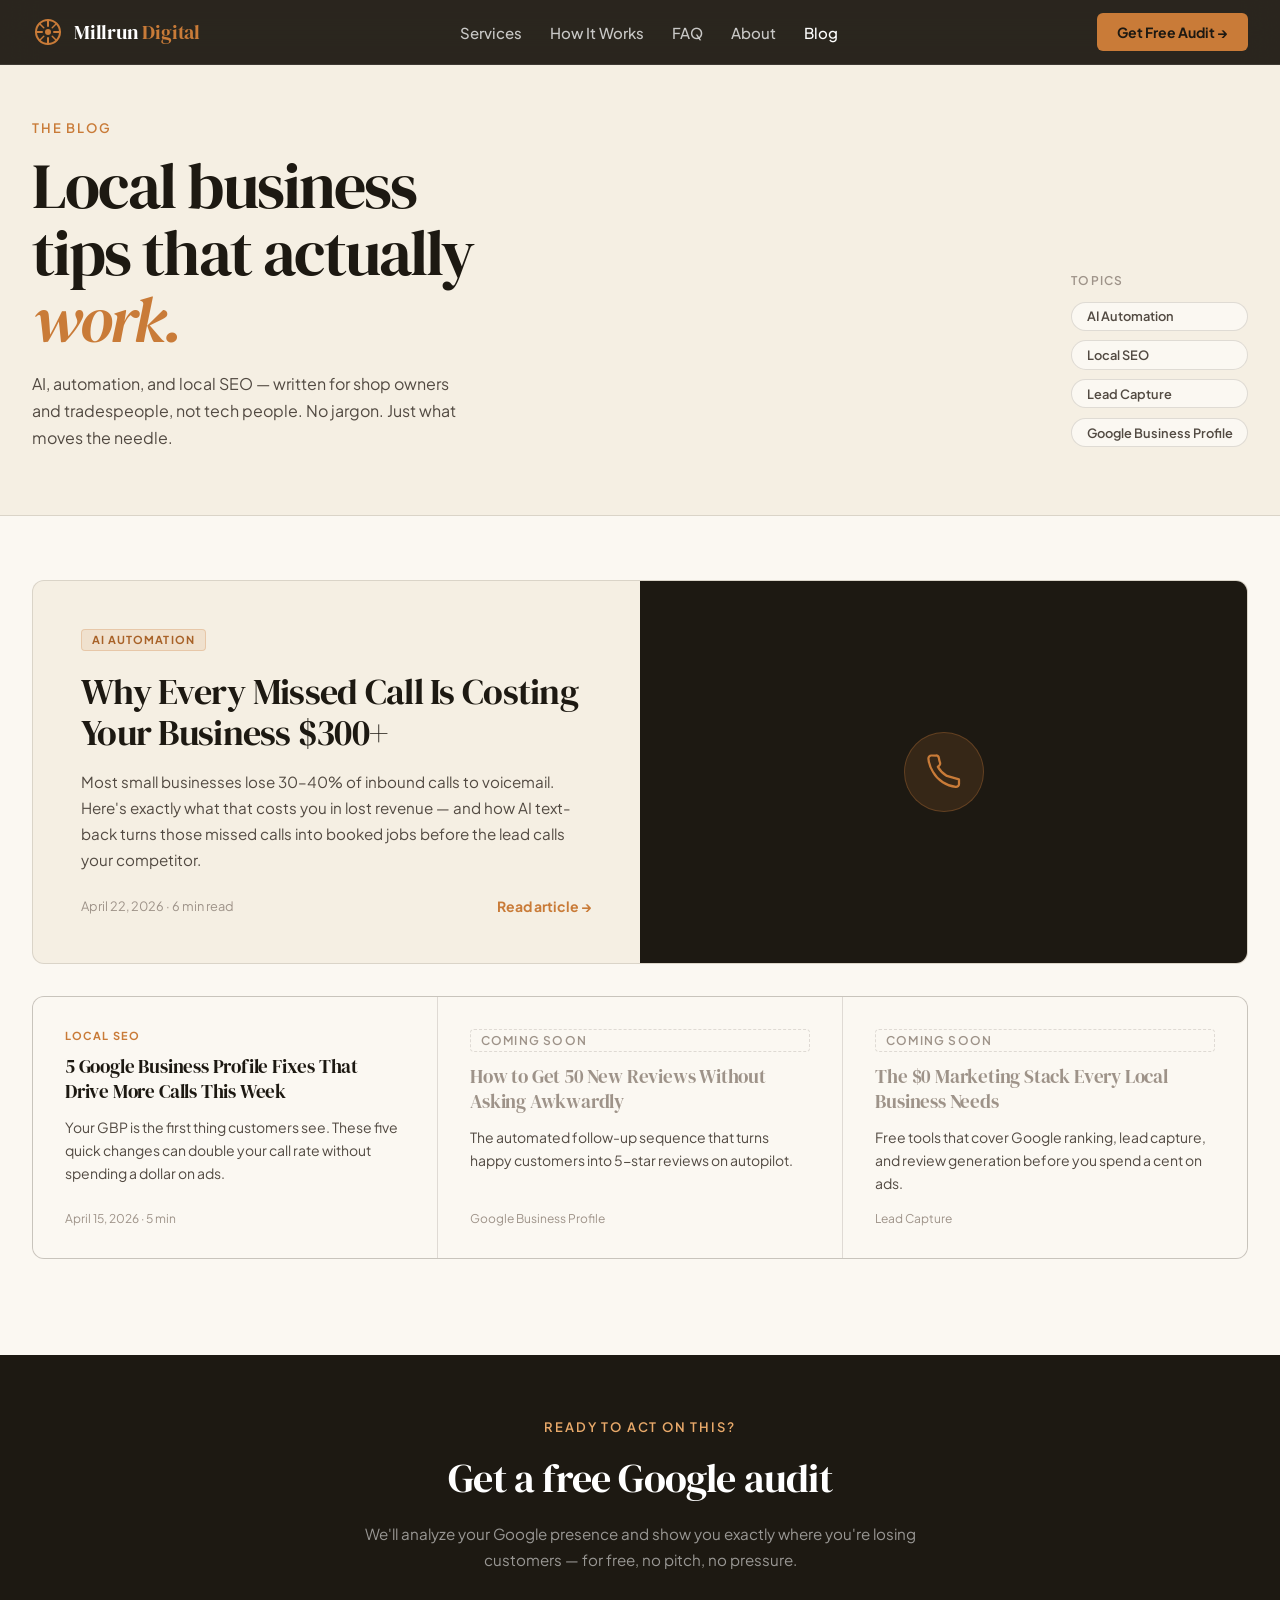
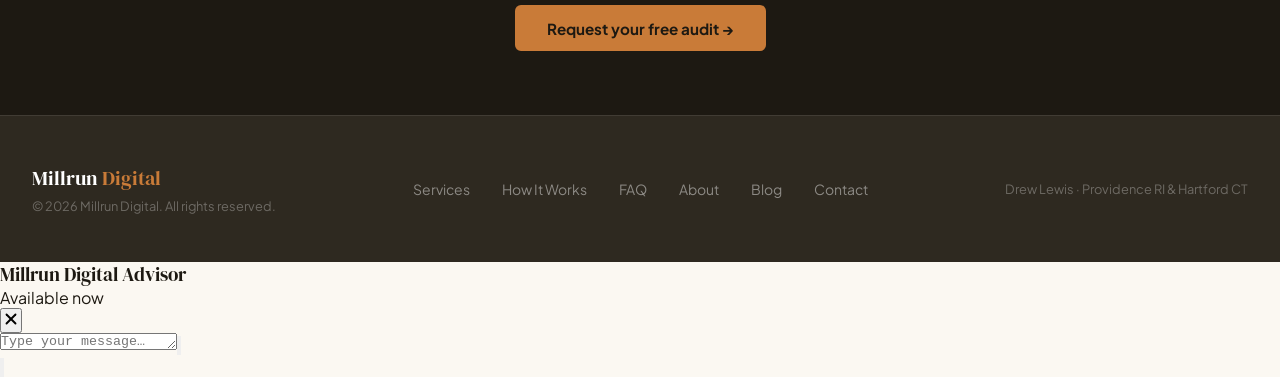
==== blog/index.html @ 48e9750f "Add blog section with listing page, post template, sitemap, and nav links - blog/index.html: branded" ====
<!DOCTYPE html>
<html lang="en" class="scroll-smooth">
<head>
  <meta charset="UTF-8" />
  <meta name="viewport" content="width=device-width, initial-scale=1.0" />

  <title>Blog | Millrun Digital — AI & Marketing Tips for Local Businesses</title>
  <meta name="description" content="Practical guides on AI automation, local SEO, and digital marketing for small business owners in Providence RI and Hartford CT. No fluff — just strategies that drive more calls and customers." />
  <meta name="robots" content="index, follow" />
  <link rel="canonical" href="https://millrundigital.com/blog/" />

  <meta property="og:type" content="website" />
  <meta property="og:site_name" content="Millrun Digital" />
  <meta property="og:url" content="https://millrundigital.com/blog/" />
  <meta property="og:title" content="Blog | Millrun Digital — AI & Marketing Tips for Local Businesses" />
  <meta property="og:description" content="Practical guides on AI automation, local SEO, and digital marketing for small business owners." />
  <meta property="og:image" content="https://millrundigital.com/og-image.png" />
  <meta property="og:image:width" content="1200" />
  <meta property="og:image:height" content="630" />
  <meta property="og:locale" content="en_US" />

  <meta name="twitter:card" content="summary_large_image" />
  <meta name="twitter:title" content="Blog | Millrun Digital" />
  <meta name="twitter:description" content="Practical guides on AI, automation, and local marketing — written for small business owners, not tech people." />
  <meta name="twitter:image" content="https://millrundigital.com/og-image.png" />

  <script type="application/ld+json">
  {
    "@context": "https://schema.org",
    "@type": "Blog",
    "name": "Millrun Digital Blog",
    "url": "https://millrundigital.com/blog/",
    "description": "Practical guides on AI automation, local SEO, and digital marketing for small business owners.",
    "publisher": {
      "@type": "Organization",
      "name": "Millrun Digital",
      "url": "https://millrundigital.com",
      "logo": {
        "@type": "ImageObject",
        "url": "https://millrundigital.com/millrun-digital-logo.png"
      }
    }
  }
  </script>

  <link rel="preconnect" href="https://fonts.googleapis.com" />
  <link rel="preconnect" href="https://fonts.gstatic.com" crossorigin />
  <link href="https://fonts.googleapis.com/css2?family=DM+Serif+Display:ital@0;1&family=Plus+Jakarta+Sans:wght@300;400;500;600;700;800&display=swap" rel="stylesheet" />

  <style>
    *, *::before, *::after { box-sizing: border-box; margin: 0; padding: 0; }

    :root {
      --cream:        #F5EFE3;
      --warm-white:   #FBF8F2;
      --charcoal:     #1D1912;
      --charcoal-mid: #2E2920;
      --charcoal-soft:#3D3629;
      --amber:        #C97B38;
      --amber-dark:   #A86228;
      --amber-light:  #E8A96A;
      --stone:        #524A42;
      --stone-light:  #9E9389;
      --border:       rgba(125,114,104,0.22);
      --border-dark:  rgba(255,255,255,0.09);
    }

    html { font-family: 'Plus Jakarta Sans', sans-serif; }
    body { background: var(--warm-white); color: var(--charcoal); -webkit-font-smoothing: antialiased; }
    h1,h2,h3,h4 { font-family: 'DM Serif Display', serif; font-weight: 400; }

    /* ─── HEADER ─── */
    #site-header {
      position: fixed; top: 0; left: 0; right: 0; z-index: 50;
      background: rgba(29,25,18,0.94);
      backdrop-filter: blur(16px);
      border-bottom: 1px solid var(--border-dark);
    }
    .header-inner {
      max-width: 1280px; margin: 0 auto;
      padding: 0 2rem;
      height: 64px;
      display: flex; align-items: center; justify-content: space-between;
    }
    .logo { display:flex; align-items:center; gap:10px; text-decoration:none; }
    .logo-mark { width:32px; height:32px; display:flex; align-items:center; justify-content:center; }
    .logo-text { font-family:'DM Serif Display',serif; font-size:1.25rem; color:#fff; letter-spacing:-0.01em; }
    .logo-text span { color: var(--amber); }

    nav.desktop { display:flex; align-items:center; gap:1.75rem; }
    nav.desktop a { font-size:15px; color:rgba(255,255,255,0.75); text-decoration:none; font-weight:500; transition:color 0.15s; }
    nav.desktop a:hover { color:#fff; }
    nav.desktop a.active { color:#fff; }

    .btn-primary {
      display:inline-flex; align-items:center; gap:6px;
      background: var(--amber); color: var(--charcoal);
      font-family:'Plus Jakarta Sans',sans-serif; font-weight:700; font-size:0.875rem;
      padding:0.6rem 1.25rem; border-radius:6px;
      text-decoration:none; border:none; cursor:pointer;
      transition: background 0.15s, transform 0.1s;
    }
    .btn-primary:hover { background: var(--amber-dark); transform: translateY(-1px); }

    .hamburger { display:none; flex-direction:column; gap:5px; background:none; border:none; cursor:pointer; padding:4px; }
    .hamburger span { display:block; width:22px; height:2px; background:#fff; border-radius:2px; transition: transform 0.3s, opacity 0.3s; }
    .hamburger.open span:nth-child(1) { transform: translateY(7px) rotate(45deg); }
    .hamburger.open span:nth-child(2) { opacity:0; }
    .hamburger.open span:nth-child(3) { transform: translateY(-7px) rotate(-45deg); }
    .mobile-nav { max-height:0; overflow:hidden; transition:max-height 0.35s ease; background:var(--charcoal-mid); }
    .mobile-nav.open { max-height:400px; }
    .mobile-nav a { display:block; padding:0.75rem 2rem; font-size:0.9rem; color:rgba(255,255,255,0.75); text-decoration:none; border-bottom:1px solid rgba(255,255,255,0.05); }
    .mobile-nav a:hover { color:#fff; }
    .mobile-nav .mobile-cta { display:block; margin:1rem 2rem; }

    @media(max-width:768px){ nav.desktop,.header-cta { display:none!important; } .hamburger{ display:flex; } }

    /* ─── REVEAL ─── */
    .reveal { opacity:0; transform:translateY(24px); transition:opacity 0.65s ease, transform 0.65s ease; }
    .reveal.visible { opacity:1; transform:translateY(0); }
    .reveal-delay-1 { transition-delay:0.1s; }
    .reveal-delay-2 { transition-delay:0.2s; }
    .reveal-delay-3 { transition-delay:0.3s; }

    /* ─── SECTION UTILITIES ─── */
    .section-label {
      font-family:'Plus Jakarta Sans',sans-serif; font-weight:600;
      font-size:13px; letter-spacing:0.14em; text-transform:uppercase;
      color: var(--amber); margin-bottom:1rem; display:block;
    }

    /* ─── BLOG HERO ─── */
    .blog-hero {
      background: var(--cream);
      padding: 120px 2rem 4rem;
      border-bottom: 1px solid var(--border);
    }
    .blog-hero-inner {
      max-width: 1280px;
      margin: 0 auto;
      display: flex;
      align-items: flex-end;
      justify-content: space-between;
      gap: 2rem;
      flex-wrap: wrap;
    }
    .blog-hero h1 {
      font-size: clamp(2.5rem, 5vw, 4rem);
      letter-spacing: -0.03em;
      line-height: 1.05;
      color: var(--charcoal);
    }
    .blog-hero h1 em { font-style: italic; color: var(--amber); }
    .blog-hero-desc {
      margin-top: 1rem;
      font-size: 1rem;
      color: var(--stone);
      line-height: 1.7;
      max-width: 440px;
    }
    .blog-hero-right {
      display: flex;
      flex-direction: column;
      gap: 0.6rem;
      padding-bottom: 0.25rem;
    }
    .blog-category-pill {
      display: inline-flex;
      align-items: center;
      gap: 0.5rem;
      font-size: 0.8rem;
      font-weight: 600;
      color: var(--stone);
      background: var(--warm-white);
      border: 1px solid var(--border);
      border-radius: 999px;
      padding: 0.35rem 0.9rem;
      cursor: pointer;
      text-decoration: none;
      transition: border-color 0.15s, color 0.15s;
    }
    .blog-category-pill:hover,
    .blog-category-pill.active { border-color: var(--amber); color: var(--amber); }

    /* ─── BLOG GRID SECTION ─── */
    .blog-section {
      padding: 4rem 2rem 6rem;
      background: var(--warm-white);
    }
    .blog-container { max-width: 1280px; margin: 0 auto; }

    /* Featured post */
    .post-featured {
      display: grid;
      grid-template-columns: 1fr 1fr;
      gap: 0;
      background: var(--cream);
      border: 1px solid var(--border);
      border-radius: 12px;
      overflow: hidden;
      text-decoration: none;
      color: var(--charcoal);
      margin-bottom: 2rem;
      transition: border-color 0.2s, box-shadow 0.2s;
    }
    .post-featured:hover {
      border-color: var(--amber);
      box-shadow: 0 8px 32px rgba(201,123,56,0.1);
    }
    .post-featured-content {
      padding: 3rem;
      display: flex;
      flex-direction: column;
      justify-content: space-between;
      gap: 1.5rem;
    }
    .post-featured-label {
      display: flex;
      align-items: center;
      gap: 0.75rem;
    }
    .post-featured-badge {
      font-size: 11px;
      font-weight: 700;
      text-transform: uppercase;
      letter-spacing: 0.1em;
      color: var(--amber-dark);
      background: rgba(201,123,56,0.12);
      border: 1px solid rgba(201,123,56,0.25);
      border-radius: 4px;
      padding: 0.2rem 0.6rem;
    }
    .post-featured h2 {
      font-size: clamp(1.5rem, 3vw, 2.25rem);
      letter-spacing: -0.02em;
      line-height: 1.15;
    }
    .post-featured-excerpt {
      color: var(--stone);
      font-size: 0.95rem;
      line-height: 1.7;
    }
    .post-featured-meta {
      display: flex;
      align-items: center;
      justify-content: space-between;
    }
    .post-meta-text {
      font-size: 0.8rem;
      color: var(--stone-light);
    }
    .post-read-link {
      font-size: 0.875rem;
      font-weight: 700;
      color: var(--amber);
      display: flex;
      align-items: center;
      gap: 0.4rem;
      transition: gap 0.15s;
    }
    .post-featured:hover .post-read-link { gap: 0.65rem; }
    .post-featured-visual {
      background: var(--charcoal);
      display: flex;
      align-items: center;
      justify-content: center;
      padding: 2rem;
      min-height: 280px;
    }
    .post-visual-icon {
      width: 80px;
      height: 80px;
      border-radius: 50%;
      background: rgba(201,123,56,0.15);
      border: 1px solid rgba(201,123,56,0.3);
      display: flex;
      align-items: center;
      justify-content: center;
      color: var(--amber);
    }

    /* Regular post grid */
    .post-grid {
      display: grid;
      grid-template-columns: repeat(3, 1fr);
      gap: 1.5px;
      background: var(--border);
      border: 1px solid var(--border);
      border-radius: 12px;
      overflow: hidden;
    }
    .post-card {
      background: var(--warm-white);
      padding: 2rem;
      text-decoration: none;
      color: var(--charcoal);
      display: flex;
      flex-direction: column;
      gap: 0.75rem;
      transition: background 0.2s;
      position: relative;
    }
    .post-card:hover { background: #fff; }
    .post-card::after {
      content: '';
      position: absolute;
      bottom: 0; left: 2rem; right: 2rem;
      height: 2px;
      background: var(--amber);
      transform: scaleX(0);
      transform-origin: left;
      transition: transform 0.25s ease;
    }
    .post-card:hover::after { transform: scaleX(1); }
    .post-tag {
      font-size: 11px;
      font-weight: 700;
      text-transform: uppercase;
      letter-spacing: 0.1em;
      color: var(--amber);
    }
    .post-title {
      font-family: 'DM Serif Display', serif;
      font-size: 1.2rem;
      line-height: 1.3;
      letter-spacing: -0.01em;
    }
    .post-excerpt {
      font-size: 0.875rem;
      color: var(--stone);
      line-height: 1.65;
      flex: 1;
    }
    .post-footer {
      display: flex;
      align-items: center;
      justify-content: space-between;
      margin-top: 0.25rem;
    }
    .post-date { font-size: 0.75rem; color: var(--stone-light); }
    .post-arrow { font-size: 0.8rem; color: var(--amber); font-weight: 700; opacity: 0; transition: opacity 0.15s; }
    .post-card:hover .post-arrow { opacity: 1; }

    /* Empty state card */
    .post-card--coming {
      background: var(--warm-white);
      border: none;
      opacity: 0.45;
      cursor: default;
      pointer-events: none;
    }
    .post-card--coming::after { display: none; }
    .coming-label {
      font-size: 0.75rem;
      font-weight: 600;
      text-transform: uppercase;
      letter-spacing: 0.1em;
      color: var(--stone-light);
      border: 1px dashed var(--border);
      border-radius: 4px;
      padding: 0.2rem 0.6rem;
      display: inline-block;
    }

    @media(max-width:900px){
      .post-grid { grid-template-columns: 1fr 1fr; }
      .post-featured { grid-template-columns: 1fr; }
      .post-featured-visual { display: none; }
    }
    @media(max-width:600px){
      .post-grid { grid-template-columns: 1fr; }
    }

    /* ─── CTA STRIP ─── */
    .blog-cta-strip {
      background: var(--charcoal);
      padding: 4rem 2rem;
      text-align: center;
    }
    .blog-cta-strip-inner { max-width: 600px; margin: 0 auto; }
    .blog-cta-strip h2 { color: #fff; font-size: clamp(1.75rem, 3.5vw, 2.5rem); letter-spacing: -0.02em; margin-bottom: 1rem; }
    .blog-cta-strip p { color: rgba(255,255,255,0.55); font-size: 0.95rem; line-height: 1.7; margin-bottom: 2rem; }
    .btn-amber { background: var(--amber); color: var(--charcoal); font-weight: 700; font-size: 0.95rem; padding: 0.85rem 2rem; border-radius: 6px; text-decoration: none; display: inline-flex; align-items: center; gap: 6px; transition: background 0.15s, transform 0.1s; }
    .btn-amber:hover { background: var(--amber-dark); transform: translateY(-1px); }

    /* ─── FOOTER ─── */
    footer { background: var(--charcoal-mid); border-top:1px solid var(--border-dark); padding:3rem 2rem; }
    .footer-inner { max-width:1280px; margin:0 auto; display:flex; justify-content:space-between; align-items:center; flex-wrap:wrap; gap:2rem; }
    .footer-logo { font-family:'DM Serif Display',serif; font-size:1.25rem; color:#fff; }
    .footer-logo span { color:var(--amber); }
    .footer-links { display:flex; gap:2rem; flex-wrap:wrap; }
    .footer-links a { font-size:0.875rem; color:rgba(255,255,255,0.45); text-decoration:none; transition:color 0.15s; }
    .footer-links a:hover { color:#fff; }
    .footer-copy { font-size:0.8rem; color:rgba(255,255,255,0.3); }

    /* ─── BACK TO TOP ─── */
    #back-to-top {
      position: fixed; bottom: 96px; right: 24px; z-index: 9998;
      width: 44px; height: 44px; border-radius: 50%;
      background: var(--charcoal); border: 1px solid rgba(201,123,56,0.4);
      color: var(--amber); cursor: pointer;
      display: flex; align-items: center; justify-content: center;
      opacity: 0; pointer-events: none;
      transition: opacity 0.3s ease, transform 0.2s ease, background 0.15s;
      box-shadow: 0 4px 16px rgba(0,0,0,0.25);
    }
    #back-to-top.visible { opacity: 1; pointer-events: auto; }
    #back-to-top:hover { background: var(--amber); color: var(--charcoal); transform: translateY(-2px); }
    @media(max-width:480px){ #back-to-top { bottom: 88px; right: 16px; } }
  </style>
</head>
<body>

<!-- ── HEADER ── -->
<header id="site-header">
  <div class="header-inner">
    <a href="/" class="logo">
      <div class="logo-mark">
        <svg width="28" height="28" viewBox="0 0 28 28" fill="none" xmlns="http://www.w3.org/2000/svg">
          <circle cx="14" cy="14" r="12" stroke="#C97B38" stroke-width="2"/>
          <circle cx="14" cy="14" r="3" fill="#C97B38"/>
          <line x1="14" y1="2" x2="14" y2="8" stroke="#C97B38" stroke-width="2" stroke-linecap="round"/>
          <line x1="14" y1="20" x2="14" y2="26" stroke="#C97B38" stroke-width="2" stroke-linecap="round"/>
          <line x1="2" y1="14" x2="8" y2="14" stroke="#C97B38" stroke-width="2" stroke-linecap="round"/>
          <line x1="20" y1="14" x2="26" y2="14" stroke="#C97B38" stroke-width="2" stroke-linecap="round"/>
          <line x1="5.5" y1="5.5" x2="9.75" y2="9.75" stroke="#C97B38" stroke-width="1.5" stroke-linecap="round"/>
          <line x1="18.25" y1="18.25" x2="22.5" y2="22.5" stroke="#C97B38" stroke-width="1.5" stroke-linecap="round"/>
          <line x1="22.5" y1="5.5" x2="18.25" y2="9.75" stroke="#C97B38" stroke-width="1.5" stroke-linecap="round"/>
          <line x1="9.75" y1="18.25" x2="5.5" y2="22.5" stroke="#C97B38" stroke-width="1.5" stroke-linecap="round"/>
        </svg>
      </div>
      <span class="logo-text">Millrun <span>Digital</span></span>
    </a>
    <nav class="desktop">
      <a href="/#services">Services</a>
      <a href="/#how-it-works">How It Works</a>
      <a href="/#faq">FAQ</a>
      <a href="/about.html">About</a>
      <a href="/blog/" class="active">Blog</a>
    </nav>
    <a href="/#contact" class="btn-primary header-cta">Get Free Audit →</a>
    <button class="hamburger" id="hamburger-btn" aria-label="Menu">
      <span></span><span></span><span></span>
    </button>
  </div>
  <div class="mobile-nav" id="mobile-nav">
    <a href="/#services">Services</a>
    <a href="/#how-it-works">How It Works</a>
    <a href="/#faq">FAQ</a>
    <a href="/about.html">About</a>
    <a href="/blog/">Blog</a>
    <div class="mobile-cta"><a href="/#contact" class="btn-primary" style="justify-content:center">Get Free Audit →</a></div>
  </div>
</header>

<!-- ── BLOG HERO ── -->
<section class="blog-hero">
  <div class="blog-hero-inner">
    <div class="reveal">
      <span class="section-label">The Blog</span>
      <h1>Local business<br>tips that actually<br><em>work.</em></h1>
      <p class="blog-hero-desc">AI, automation, and local SEO — written for shop owners and tradespeople, not tech people. No jargon. Just what moves the needle.</p>
    </div>
    <div class="blog-hero-right reveal reveal-delay-1">
      <span style="font-size:0.75rem; font-weight:600; text-transform:uppercase; letter-spacing:0.1em; color:var(--stone-light); margin-bottom:0.25rem;">Topics</span>
      <a href="/blog/#ai-automation" class="blog-category-pill">AI Automation</a>
      <a href="/blog/#local-seo" class="blog-category-pill">Local SEO</a>
      <a href="/blog/#lead-capture" class="blog-category-pill">Lead Capture</a>
      <a href="/blog/#google-business" class="blog-category-pill">Google Business Profile</a>
    </div>
  </div>
</section>

<!-- ── BLOG GRID ── -->
<section class="blog-section">
  <div class="blog-container">

    <!--
      HOW TO ADD A POST:
      1. Create /blog/your-post-slug/ folder, copy post-template.html → index.html
      2. Fill in all REPLACE placeholders
      3. Add a card here at the TOP (newest first)
      4. Update sitemap.xml with the new URL
      5. Push to GitHub → Netlify auto-deploys
    -->

    <!-- ── FEATURED POST — most recent ── -->
    <a class="post-featured reveal" id="ai-automation" href="/blog/missed-call-text-back/">
      <div class="post-featured-content">
        <div>
          <div class="post-featured-label">
            <span class="post-featured-badge">AI Automation</span>
          </div>
          <h2 style="margin-top:1.25rem;">Why Every Missed Call Is Costing Your Business $300+</h2>
          <p class="post-featured-excerpt" style="margin-top:1rem;">Most small businesses lose 30–40% of inbound calls to voicemail. Here's exactly what that costs you in lost revenue — and how AI text-back turns those missed calls into booked jobs before the lead calls your competitor.</p>
        </div>
        <div class="post-featured-meta">
          <span class="post-meta-text">April 22, 2026 &middot; 6 min read</span>
          <span class="post-read-link">Read article →</span>
        </div>
      </div>
      <div class="post-featured-visual">
        <div class="post-visual-icon">
          <svg width="36" height="36" viewBox="0 0 24 24" fill="none" stroke="currentColor" stroke-width="1.5" stroke-linecap="round" stroke-linejoin="round">
            <path d="M22 16.92v3a2 2 0 0 1-2.18 2 19.79 19.79 0 0 1-8.63-3.07A19.5 19.5 0 0 1 4.69 12 19.79 19.79 0 0 1 1.63 3.18 2 2 0 0 1 3.6 1h3a2 2 0 0 1 2 1.72c.127.96.361 1.903.7 2.81a2 2 0 0 1-.45 2.11L7.91 8.6a16 16 0 0 0 6 6z"/>
          </svg>
        </div>
      </div>
    </a>

    <!-- ── POST GRID ── -->
    <div class="post-grid" id="local-seo">

      <!-- Post 2 -->
      <a class="post-card reveal" href="/blog/google-business-profile-tips/" id="google-business">
        <span class="post-tag">Local SEO</span>
        <div class="post-title">5 Google Business Profile Fixes That Drive More Calls This Week</div>
        <div class="post-excerpt">Your GBP is the first thing customers see. These five quick changes can double your call rate without spending a dollar on ads.</div>
        <div class="post-footer">
          <span class="post-date">April 15, 2026 &middot; 5 min</span>
          <span class="post-arrow">→</span>
        </div>
      </a>

      <!-- Coming soon cards — replace as you publish -->
      <div class="post-card post-card--coming reveal reveal-delay-1">
        <span class="coming-label">Coming Soon</span>
        <div class="post-title" style="color:var(--stone-light);">How to Get 50 New Reviews Without Asking Awkwardly</div>
        <div class="post-excerpt">The automated follow-up sequence that turns happy customers into 5-star reviews on autopilot.</div>
        <div class="post-footer"><span class="post-date">Google Business Profile</span></div>
      </div>

      <div class="post-card post-card--coming reveal reveal-delay-2">
        <span class="coming-label">Coming Soon</span>
        <div class="post-title" style="color:var(--stone-light);">The $0 Marketing Stack Every Local Business Needs</div>
        <div class="post-excerpt">Free tools that cover Google ranking, lead capture, and review generation before you spend a cent on ads.</div>
        <div class="post-footer"><span class="post-date">Lead Capture</span></div>
      </div>

    </div>

  </div>
</section>

<!-- ── CTA STRIP ── -->
<section class="blog-cta-strip">
  <div class="blog-cta-strip-inner reveal">
    <span class="section-label" style="color:var(--amber-light); justify-content:center; display:block;">Ready to act on this?</span>
    <h2>Get a free Google audit</h2>
    <p>We'll analyze your Google presence and show you exactly where you're losing customers — for free, no pitch, no pressure.</p>
    <a href="/#contact" class="btn-amber">Request your free audit →</a>
  </div>
</section>

<!-- ── FOOTER ── -->
<footer>
  <div class="footer-inner">
    <div>
      <div class="footer-logo">Millrun <span>Digital</span></div>
      <div class="footer-copy" style="margin-top:0.4rem;">© 2026 Millrun Digital. All rights reserved.</div>
    </div>
    <div class="footer-links">
      <a href="/#services">Services</a>
      <a href="/#how-it-works">How It Works</a>
      <a href="/#faq">FAQ</a>
      <a href="/about.html">About</a>
      <a href="/blog/">Blog</a>
      <a href="/#contact">Contact</a>
    </div>
    <div class="footer-copy">Drew Lewis · Providence RI &amp; Hartford CT</div>
  </div>
</footer>

<!-- ── BACK TO TOP ── -->
<button id="back-to-top" aria-label="Back to top">
  <svg width="18" height="18" viewBox="0 0 24 24" fill="none" stroke="currentColor" stroke-width="2.5" stroke-linecap="round" stroke-linejoin="round"><path d="M18 15l-6-6-6 6"/></svg>
</button>

<script src="../widget.js"></script>
<script>
  const observer = new IntersectionObserver(entries => {
    entries.forEach(e => { if (e.isIntersecting) e.target.classList.add('visible'); });
  }, { threshold: 0.08 });
  document.querySelectorAll('.reveal').forEach(el => observer.observe(el));

  const ham = document.getElementById('hamburger-btn');
  const mobileNav = document.getElementById('mobile-nav');
  ham.addEventListener('click', () => { ham.classList.toggle('open'); mobileNav.classList.toggle('open'); });
  mobileNav.querySelectorAll('a').forEach(a => {
    a.addEventListener('click', () => { ham.classList.remove('open'); mobileNav.classList.remove('open'); });
  });

  const backBtn = document.getElementById('back-to-top');
  window.addEventListener('scroll', () => { backBtn.classList.toggle('visible', window.scrollY > 400); });
  backBtn.addEventListener('click', () => { window.scrollTo({ top: 0, behavior: 'smooth' }); });
</script>

</body>
</html>
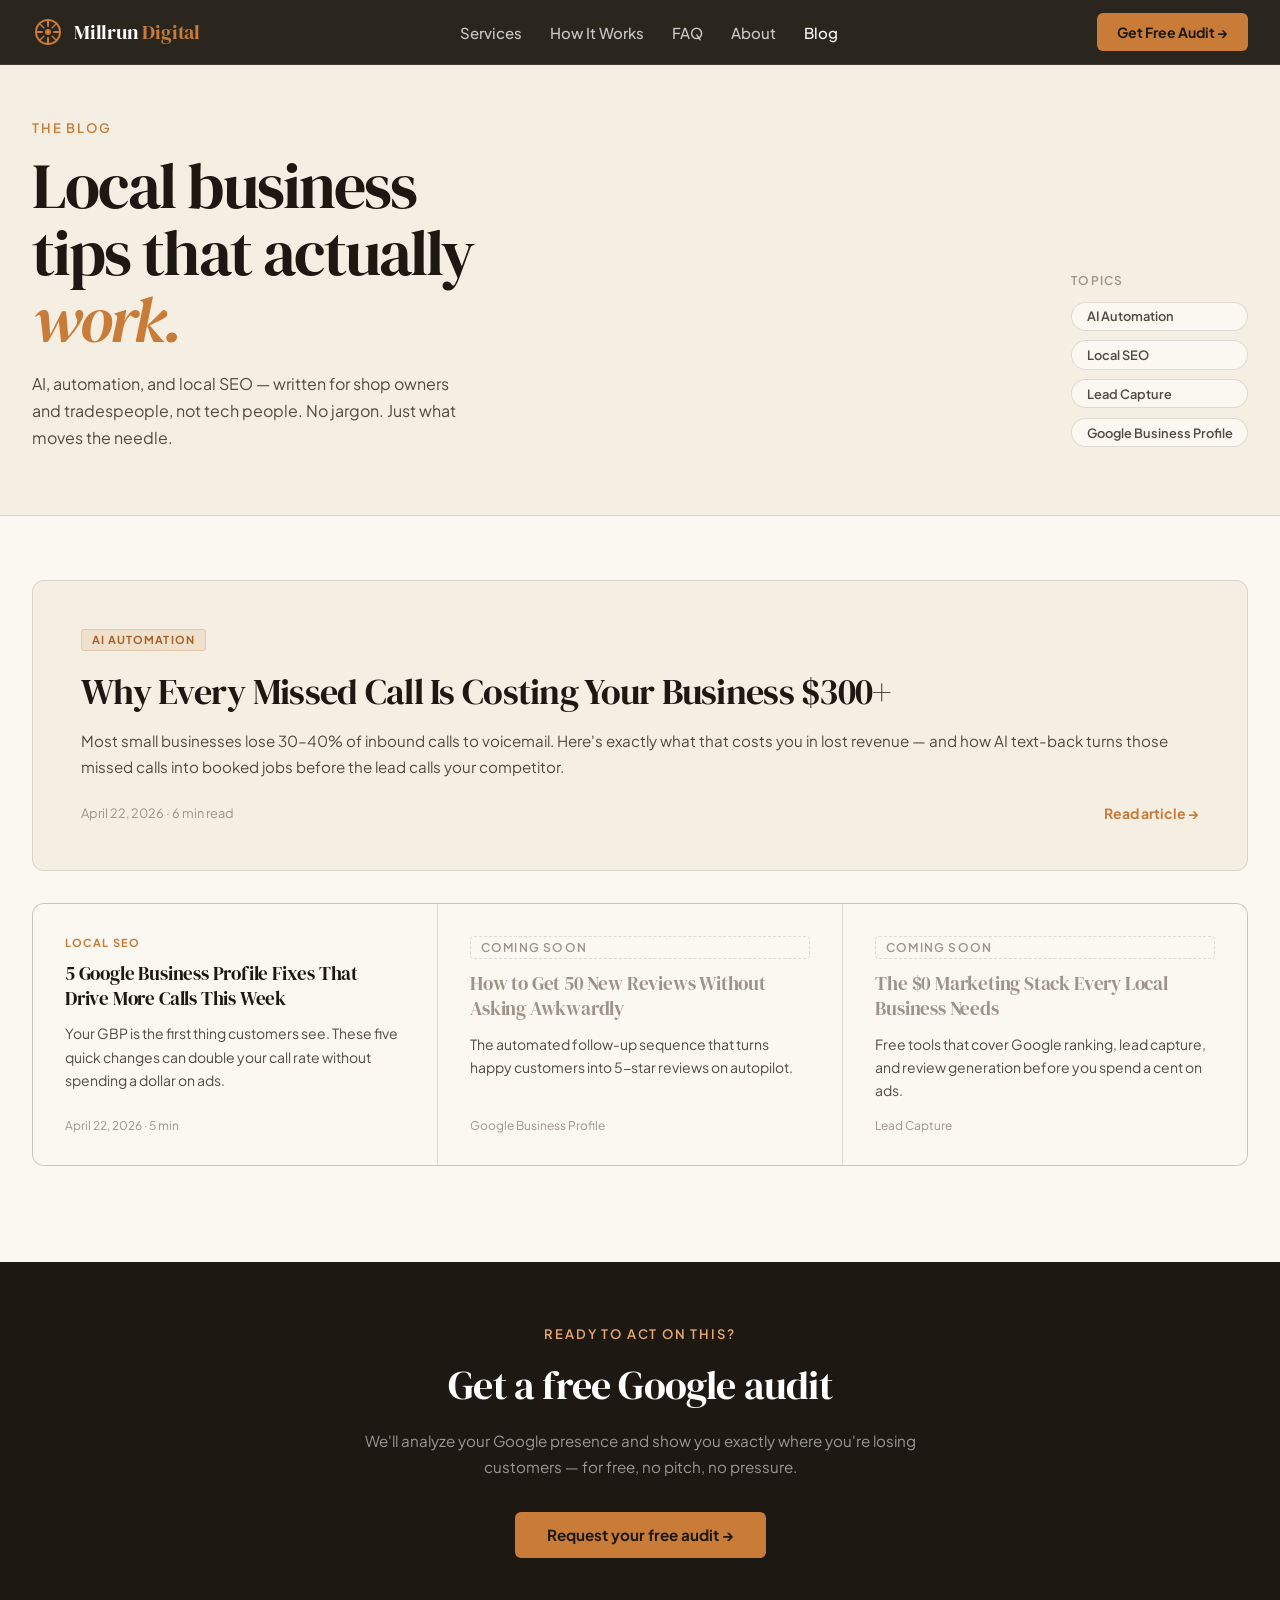
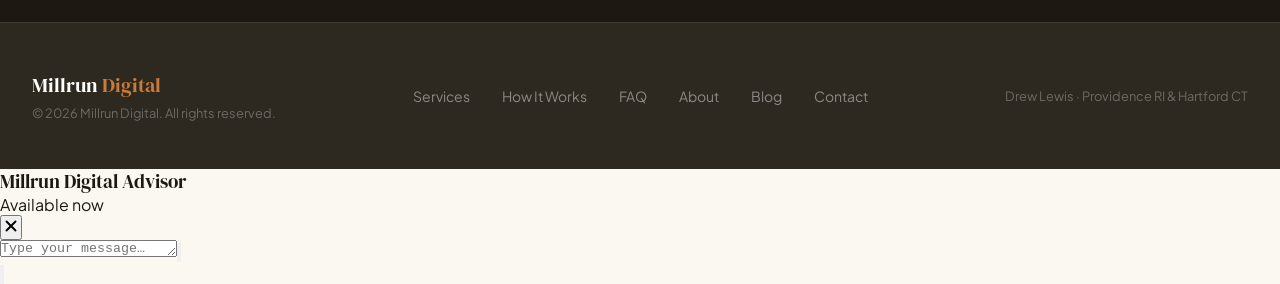
==== commit e9429ffa: "Make featured post card full-width, remove dark visual panel Co-Authored-By: Claude Sonnet 4.6 <nore" ====
--- a/blog/index.html
+++ b/blog/index.html
@@ -191,9 +191,7 @@
 
     /* Featured post */
     .post-featured {
-      display: grid;
-      grid-template-columns: 1fr 1fr;
-      gap: 0;
+      display: block;
       background: var(--cream);
       border: 1px solid var(--border);
       border-radius: 12px;
@@ -259,26 +257,6 @@
       transition: gap 0.15s;
     }
     .post-featured:hover .post-read-link { gap: 0.65rem; }
-    .post-featured-visual {
-      background: var(--charcoal);
-      display: flex;
-      align-items: center;
-      justify-content: center;
-      padding: 2rem;
-      min-height: 280px;
-    }
-    .post-visual-icon {
-      width: 80px;
-      height: 80px;
-      border-radius: 50%;
-      background: rgba(201,123,56,0.15);
-      border: 1px solid rgba(201,123,56,0.3);
-      display: flex;
-      align-items: center;
-      justify-content: center;
-      color: var(--amber);
-    }
-
     /* Regular post grid */
     .post-grid {
       display: grid;
@@ -364,8 +342,6 @@
 
     @media(max-width:900px){
       .post-grid { grid-template-columns: 1fr 1fr; }
-      .post-featured { grid-template-columns: 1fr; }
-      .post-featured-visual { display: none; }
     }
     @media(max-width:600px){
       .post-grid { grid-template-columns: 1fr; }
@@ -499,13 +475,6 @@
           <span class="post-read-link">Read article →</span>
         </div>
       </div>
-      <div class="post-featured-visual">
-        <div class="post-visual-icon">
-          <svg width="36" height="36" viewBox="0 0 24 24" fill="none" stroke="currentColor" stroke-width="1.5" stroke-linecap="round" stroke-linejoin="round">
-            <path d="M22 16.92v3a2 2 0 0 1-2.18 2 19.79 19.79 0 0 1-8.63-3.07A19.5 19.5 0 0 1 4.69 12 19.79 19.79 0 0 1 1.63 3.18 2 2 0 0 1 3.6 1h3a2 2 0 0 1 2 1.72c.127.96.361 1.903.7 2.81a2 2 0 0 1-.45 2.11L7.91 8.6a16 16 0 0 0 6 6z"/>
-          </svg>
-        </div>
-      </div>
     </a>
 
     <!-- ── POST GRID ── -->
@@ -517,7 +486,7 @@
         <div class="post-title">5 Google Business Profile Fixes That Drive More Calls This Week</div>
         <div class="post-excerpt">Your GBP is the first thing customers see. These five quick changes can double your call rate without spending a dollar on ads.</div>
         <div class="post-footer">
-          <span class="post-date">April 15, 2026 &middot; 5 min</span>
+          <span class="post-date">April 22, 2026 &middot; 5 min</span>
           <span class="post-arrow">→</span>
         </div>
       </a>
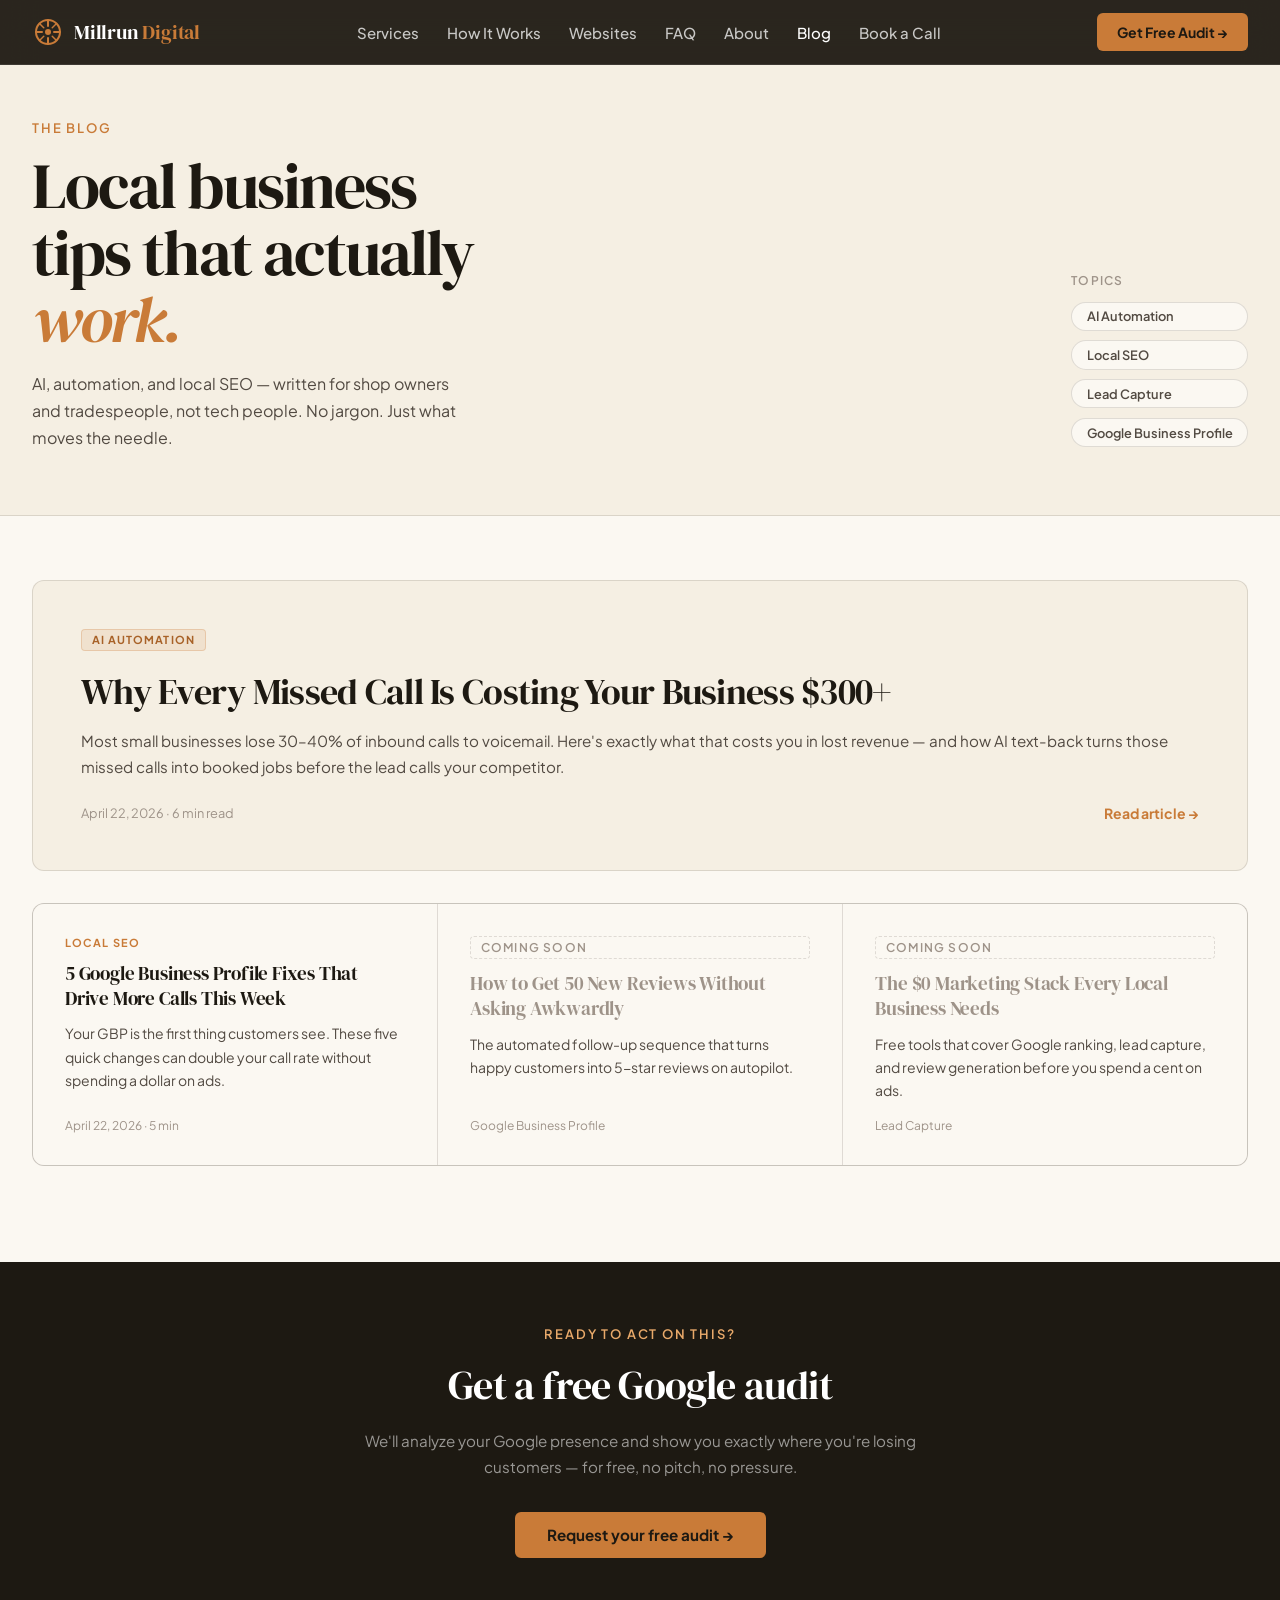
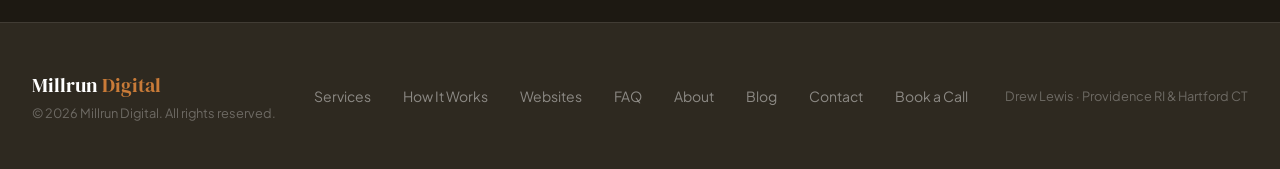
==== commit 534f1496: "Add websites page, Zoom booking link, remove chatbot widget - Add websites.html — full Website Devel" ====
--- a/blog/index.html
+++ b/blog/index.html
@@ -43,6 +43,10 @@
   }
   </script>
 
+  <script async src="https://www.googletagmanager.com/gtag/js?id=G-JZNGJ1P3WV"></script>
+  <script>window.dataLayer=window.dataLayer||[];function gtag(){dataLayer.push(arguments);}gtag('js',new Date());gtag('config','G-JZNGJ1P3WV');</script>
+  <link rel="icon" type="image/png" href="/favicon.png" />
+  <link rel="apple-touch-icon" href="/favicon.png" />
   <link rel="preconnect" href="https://fonts.googleapis.com" />
   <link rel="preconnect" href="https://fonts.gstatic.com" crossorigin />
   <link href="https://fonts.googleapis.com/css2?family=DM+Serif+Display:ital@0;1&family=Plus+Jakarta+Sans:wght@300;400;500;600;700;800&display=swap" rel="stylesheet" />
@@ -410,9 +414,11 @@
     <nav class="desktop">
       <a href="/#services">Services</a>
       <a href="/#how-it-works">How It Works</a>
+      <a href="/websites.html">Websites</a>
       <a href="/#faq">FAQ</a>
       <a href="/about.html">About</a>
       <a href="/blog/" class="active">Blog</a>
+      <a href="https://scheduler.zoom.us/drew-lewis-iikya8" target="_blank" rel="noopener">Book a Call</a>
     </nav>
     <a href="/#contact" class="btn-primary header-cta">Get Free Audit →</a>
     <button class="hamburger" id="hamburger-btn" aria-label="Menu">
@@ -422,9 +428,11 @@
   <div class="mobile-nav" id="mobile-nav">
     <a href="/#services">Services</a>
     <a href="/#how-it-works">How It Works</a>
+    <a href="/websites.html">Websites</a>
     <a href="/#faq">FAQ</a>
     <a href="/about.html">About</a>
     <a href="/blog/">Blog</a>
+    <a href="https://scheduler.zoom.us/drew-lewis-iikya8" target="_blank" rel="noopener">Book a Call with Andrew</a>
     <div class="mobile-cta"><a href="/#contact" class="btn-primary" style="justify-content:center">Get Free Audit →</a></div>
   </div>
 </header>
@@ -531,10 +539,12 @@
     <div class="footer-links">
       <a href="/#services">Services</a>
       <a href="/#how-it-works">How It Works</a>
+      <a href="/websites.html">Websites</a>
       <a href="/#faq">FAQ</a>
       <a href="/about.html">About</a>
       <a href="/blog/">Blog</a>
       <a href="/#contact">Contact</a>
+      <a href="https://scheduler.zoom.us/drew-lewis-iikya8" target="_blank" rel="noopener">Book a Call</a>
     </div>
     <div class="footer-copy">Drew Lewis · Providence RI &amp; Hartford CT</div>
   </div>
@@ -545,7 +555,6 @@
   <svg width="18" height="18" viewBox="0 0 24 24" fill="none" stroke="currentColor" stroke-width="2.5" stroke-linecap="round" stroke-linejoin="round"><path d="M18 15l-6-6-6 6"/></svg>
 </button>
 
-<script src="../widget.js"></script>
 <script>
   const observer = new IntersectionObserver(entries => {
     entries.forEach(e => { if (e.isIntersecting) e.target.classList.add('visible'); });
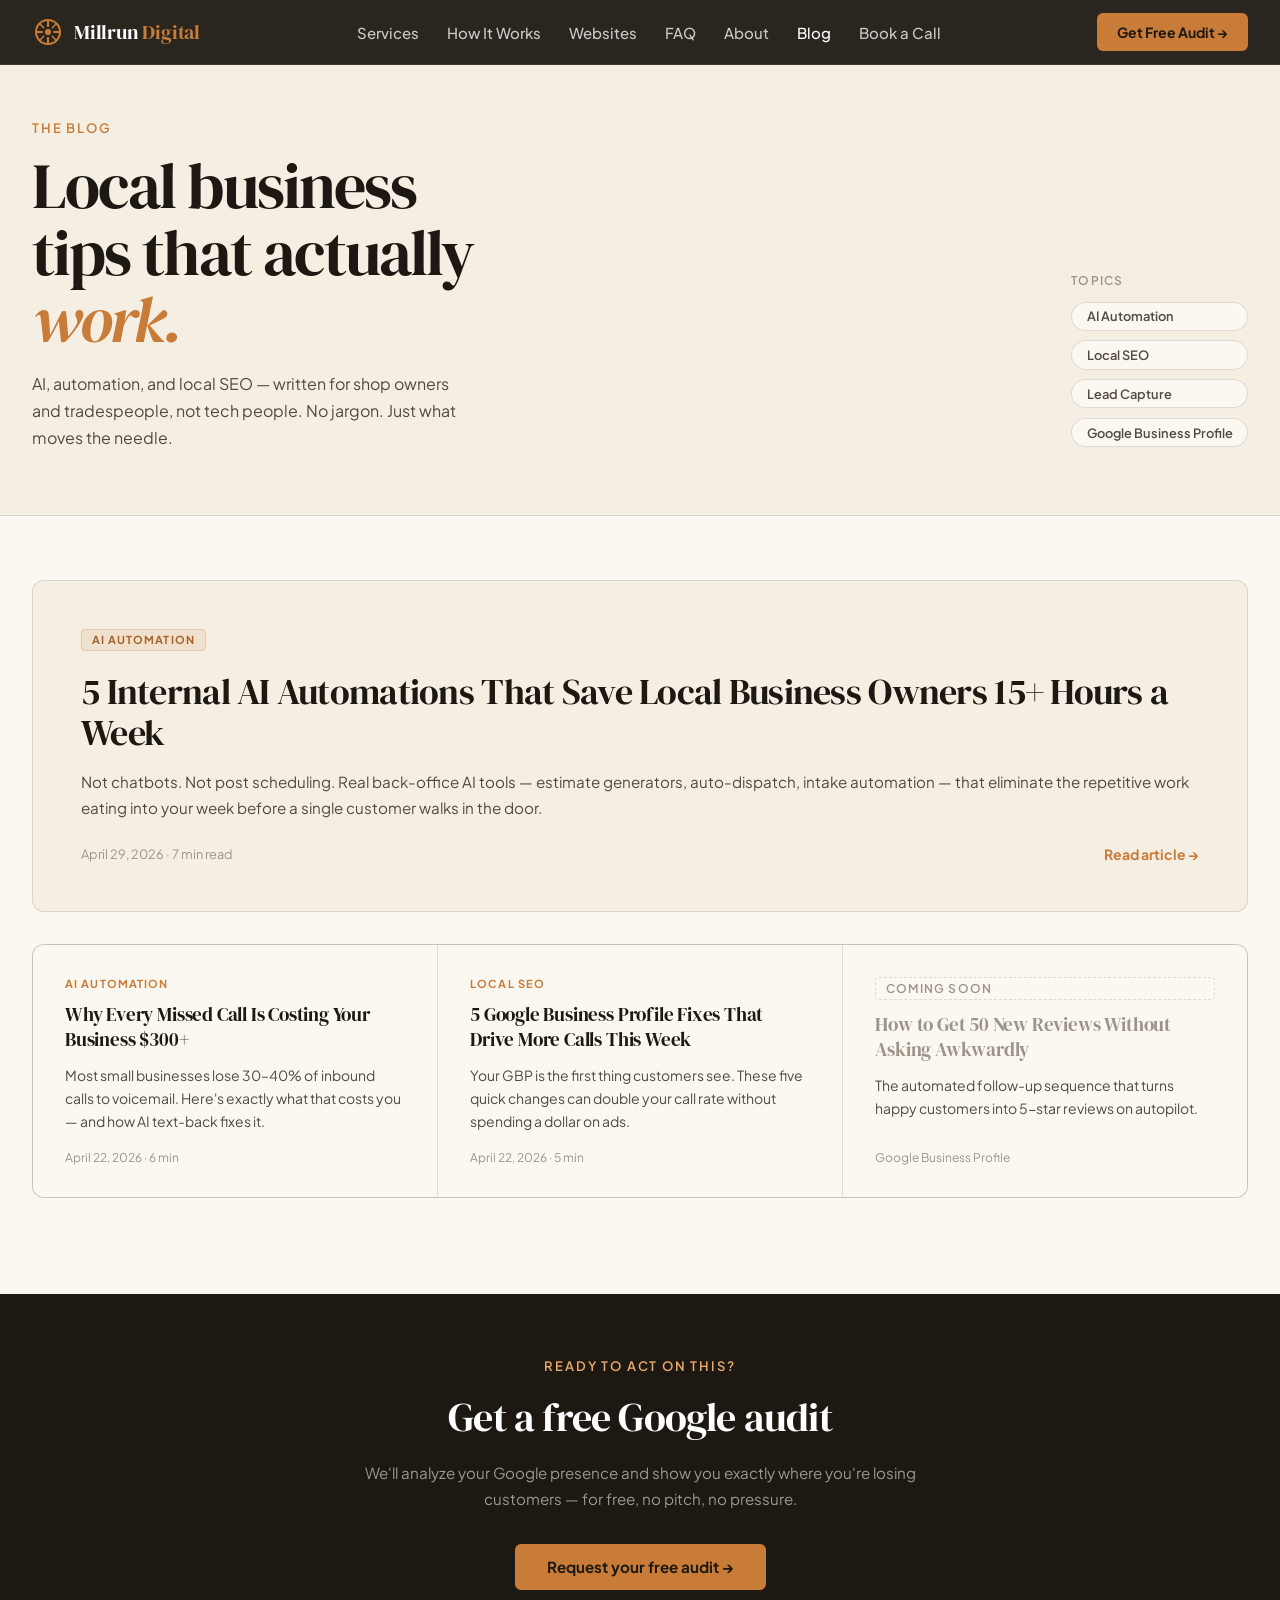
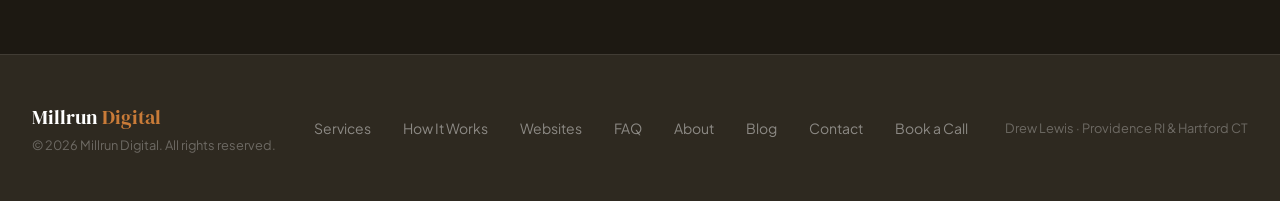
==== commit bccadfad: "Add AI automations blog post, update blog index and sitemap New post: '5 Internal AI Automations Tha" ====
--- a/blog/index.html
+++ b/blog/index.html
@@ -469,17 +469,17 @@
     -->
 
     <!-- ── FEATURED POST — most recent ── -->
-    <a class="post-featured reveal" id="ai-automation" href="/blog/missed-call-text-back/">
+    <a class="post-featured reveal" id="ai-automation" href="/blog/internal-ai-automations-small-business/">
       <div class="post-featured-content">
         <div>
           <div class="post-featured-label">
             <span class="post-featured-badge">AI Automation</span>
           </div>
-          <h2 style="margin-top:1.25rem;">Why Every Missed Call Is Costing Your Business $300+</h2>
-          <p class="post-featured-excerpt" style="margin-top:1rem;">Most small businesses lose 30–40% of inbound calls to voicemail. Here's exactly what that costs you in lost revenue — and how AI text-back turns those missed calls into booked jobs before the lead calls your competitor.</p>
+          <h2 style="margin-top:1.25rem;">5 Internal AI Automations That Save Local Business Owners 15+ Hours a Week</h2>
+          <p class="post-featured-excerpt" style="margin-top:1rem;">Not chatbots. Not post scheduling. Real back-office AI tools — estimate generators, auto-dispatch, intake automation — that eliminate the repetitive work eating into your week before a single customer walks in the door.</p>
         </div>
         <div class="post-featured-meta">
-          <span class="post-meta-text">April 22, 2026 &middot; 6 min read</span>
+          <span class="post-meta-text">April 29, 2026 &middot; 7 min read</span>
           <span class="post-read-link">Read article →</span>
         </div>
       </div>
@@ -489,7 +489,18 @@
     <div class="post-grid" id="local-seo">
 
       <!-- Post 2 -->
-      <a class="post-card reveal" href="/blog/google-business-profile-tips/" id="google-business">
+      <a class="post-card reveal" href="/blog/missed-call-text-back/" id="missed-call">
+        <span class="post-tag">AI Automation</span>
+        <div class="post-title">Why Every Missed Call Is Costing Your Business $300+</div>
+        <div class="post-excerpt">Most small businesses lose 30–40% of inbound calls to voicemail. Here's exactly what that costs you — and how AI text-back fixes it.</div>
+        <div class="post-footer">
+          <span class="post-date">April 22, 2026 &middot; 6 min</span>
+          <span class="post-arrow">→</span>
+        </div>
+      </a>
+
+      <!-- Post 3 -->
+      <a class="post-card reveal reveal-delay-1" href="/blog/google-business-profile-tips/" id="google-business">
         <span class="post-tag">Local SEO</span>
         <div class="post-title">5 Google Business Profile Fixes That Drive More Calls This Week</div>
         <div class="post-excerpt">Your GBP is the first thing customers see. These five quick changes can double your call rate without spending a dollar on ads.</div>
@@ -499,19 +510,11 @@
         </div>
       </a>
 
-      <!-- Coming soon cards — replace as you publish -->
-      <div class="post-card post-card--coming reveal reveal-delay-1">
+      <div class="post-card post-card--coming reveal reveal-delay-2">
         <span class="coming-label">Coming Soon</span>
         <div class="post-title" style="color:var(--stone-light);">How to Get 50 New Reviews Without Asking Awkwardly</div>
         <div class="post-excerpt">The automated follow-up sequence that turns happy customers into 5-star reviews on autopilot.</div>
         <div class="post-footer"><span class="post-date">Google Business Profile</span></div>
-      </div>
-
-      <div class="post-card post-card--coming reveal reveal-delay-2">
-        <span class="coming-label">Coming Soon</span>
-        <div class="post-title" style="color:var(--stone-light);">The $0 Marketing Stack Every Local Business Needs</div>
-        <div class="post-excerpt">Free tools that cover Google ranking, lead capture, and review generation before you spend a cent on ads.</div>
-        <div class="post-footer"><span class="post-date">Lead Capture</span></div>
       </div>
 
     </div>
